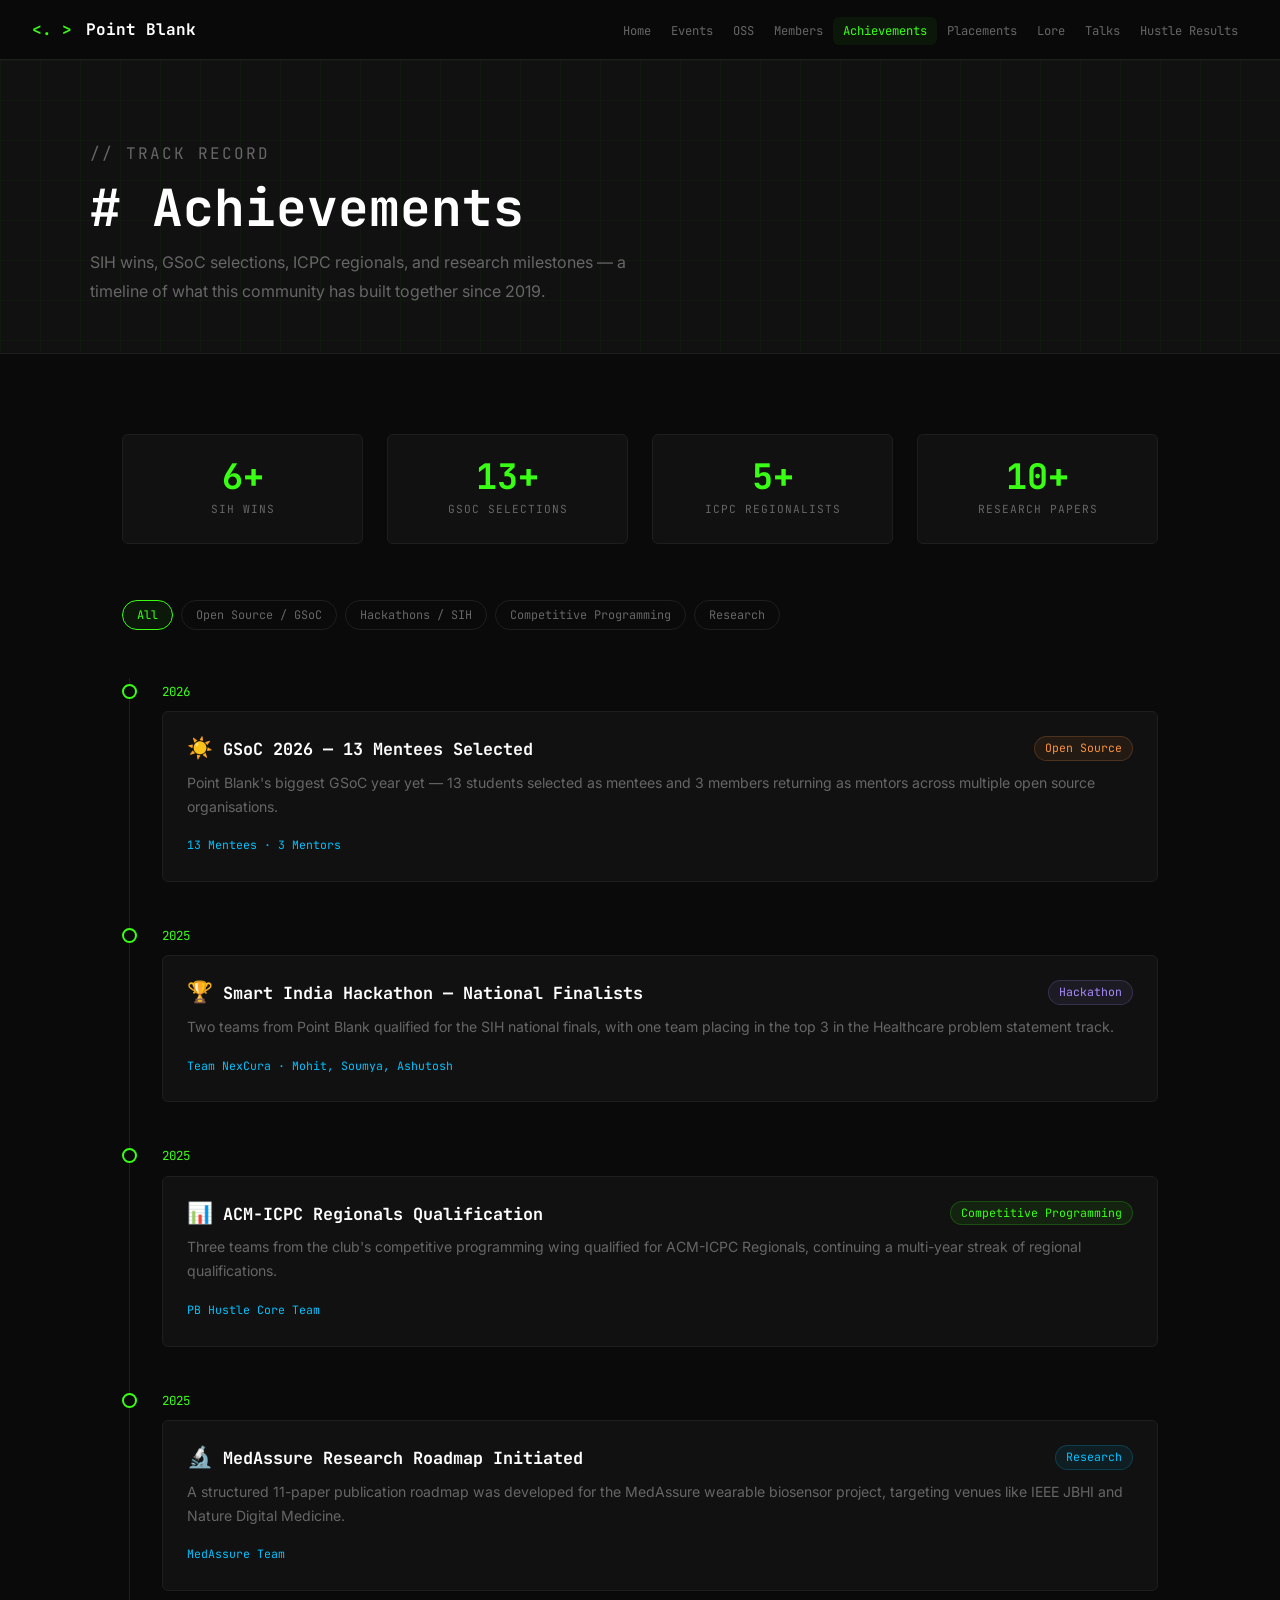
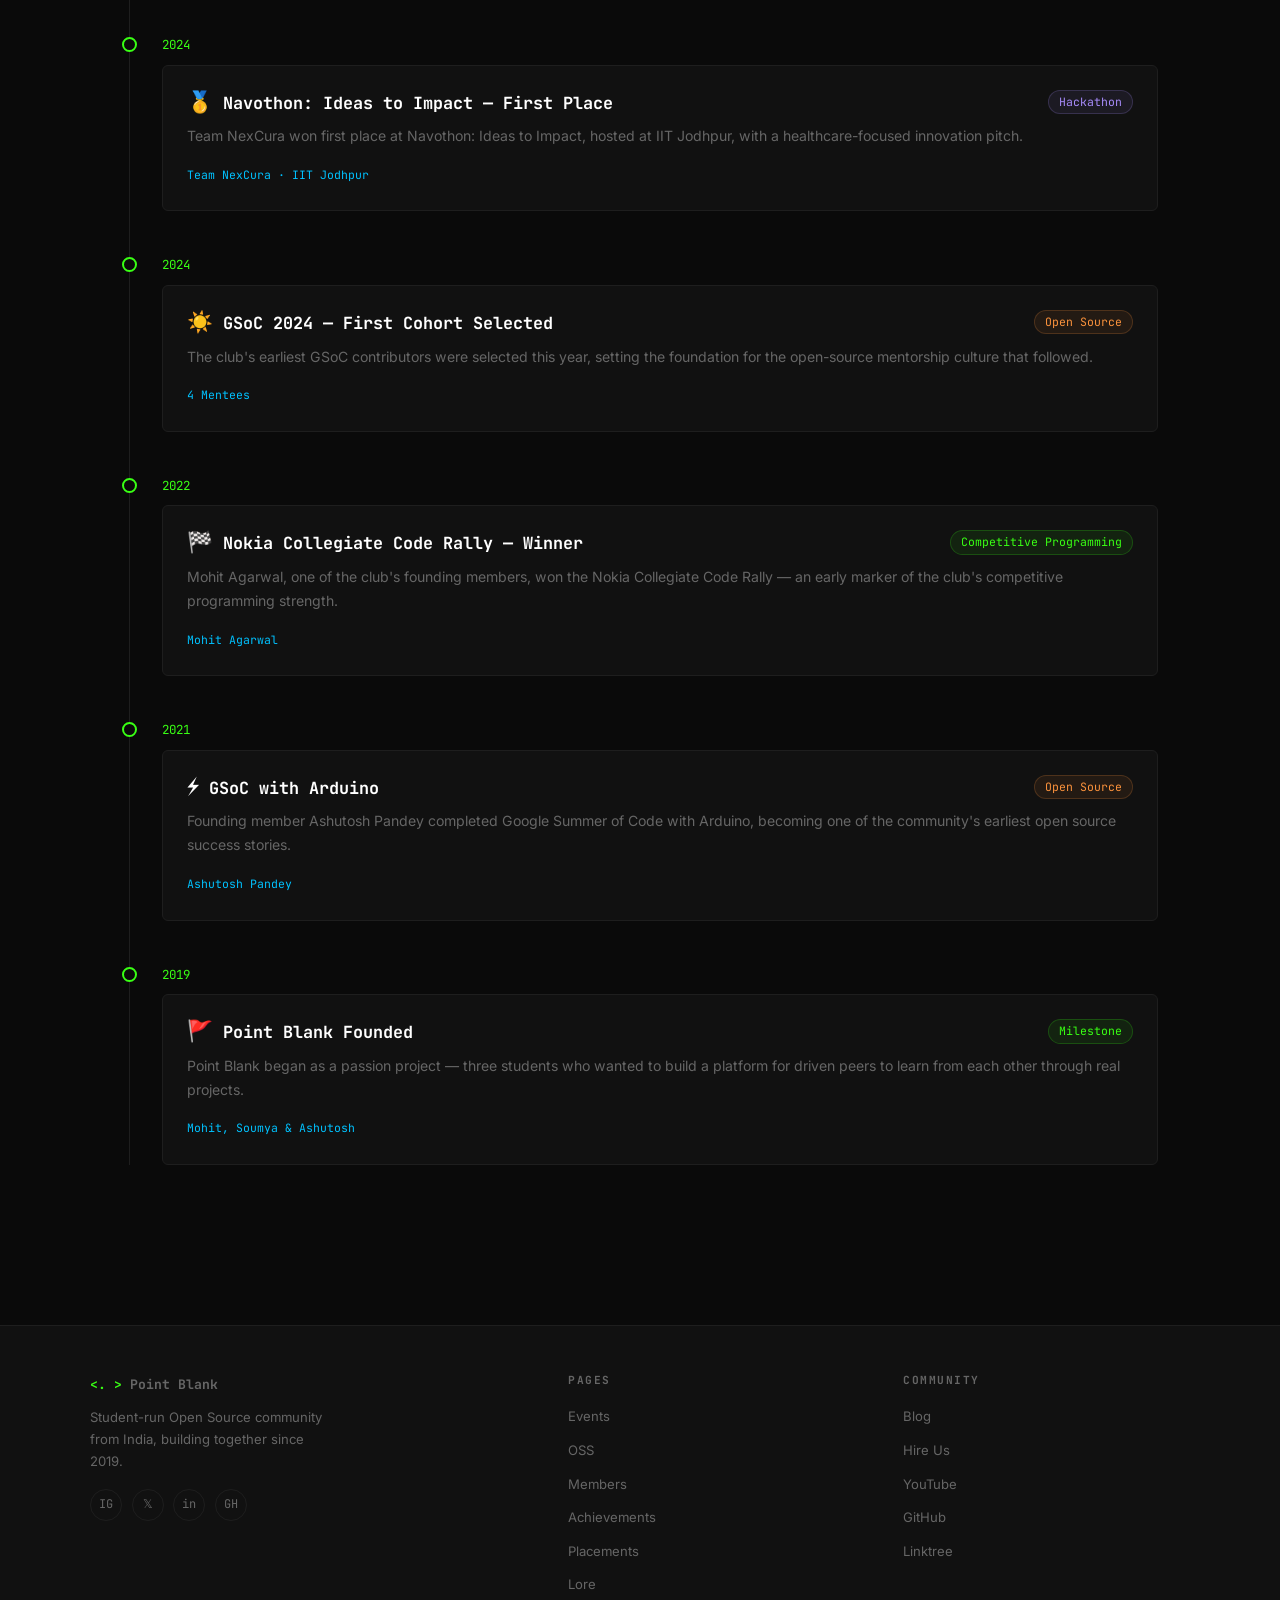
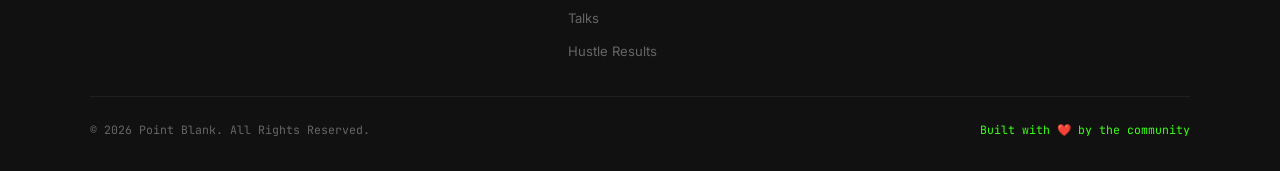
==== achievements.html @ 4d3090d5 "Add files via upload" ====
<!DOCTYPE html>
<html lang="en">
<head>
  <meta charset="UTF-8" />
  <meta name="viewport" content="width=device-width, initial-scale=1.0" />
  <title>Achievements — Point Blank</title>
  <meta name="description" content="SIH wins, GSoC selections, ICPC regionals, and research milestones from the Point Blank community." />

  <!-- Google Fonts -->
  <link rel="preconnect" href="https://fonts.googleapis.com" />
  <link
    href="https://fonts.googleapis.com/css2?family=Inter:wght@400;500;600&family=JetBrains+Mono:wght@400;600;700&display=swap"
    rel="stylesheet"
  />

  <!-- Shared styles (tokens, reset, navbar, footer, utilities) -->
  <link rel="stylesheet" href="styles.css" />

  <!-- Page-specific styles (stats, filter bar, timeline, cards) -->
  <link rel="stylesheet" href="achievements.css" />
</head>
<body>

  <!-- =====================================================
       NAVBAR — identical markup to other pages.
       "active" class moved to the Achievements link.
       ===================================================== -->
  <nav class="navbar">
    <a href="index.html" class="logo">
      <span class="bracket">&lt;. &gt;</span>&nbsp;Point Blank
    </a>

    <div class="hamburger" id="hamburger">
      <span></span>
      <span></span>
      <span></span>
    </div>

    <ul class="nav-links" id="navLinks">
      <li><a href="index.html">Home</a></li>
      <li><a href="events.html">Events</a></li>
      <li><a href="oss.html">OSS</a></li>
      <li><a href="members.html">Members</a></li>
      <li><a href="achievements.html" class="active">Achievements</a></li>
      <li><a href="placements.html">Placements</a></li>
      <li><a href="lore.html">Lore</a></li>
      <li><a href="talks.html">Talks</a></li>
      <li><a href="hustle.html">Hustle Results</a></li>
    </ul>
  </nav>


  <!-- =====================================================
       PAGE HERO
       ===================================================== -->
  <div class="page-hero bg-grid">
    <div class="page-hero-inner">
      <p class="section-label">// track record</p>
      <h1># Achievements</h1>
      <p>
        SIH wins, GSoC selections, ICPC regionals, and research milestones —
        a timeline of what this community has built together since 2019.
      </p>
    </div>
  </div>


  <!-- =====================================================
       MAIN CONTENT
       ===================================================== -->
  <section class="section">
    <div class="container">

      <!-- ── STATS STRIP ──────────────────────────────────
           Headline numbers summarising the track record.
           ───────────────────────────────────────────────── -->
      <div class="achv-stats">
        <div class="achv-stat-card">
          <div class="achv-stat-num">6+</div>
          <div class="achv-stat-label">SIH Wins</div>
        </div>
        <div class="achv-stat-card">
          <div class="achv-stat-num">13+</div>
          <div class="achv-stat-label">GSoC Selections</div>
        </div>
        <div class="achv-stat-card">
          <div class="achv-stat-num">5+</div>
          <div class="achv-stat-label">ICPC Regionalists</div>
        </div>
        <div class="achv-stat-card">
          <div class="achv-stat-num">10+</div>
          <div class="achv-stat-label">Research Papers</div>
        </div>
      </div>


      <!-- ── CATEGORY FILTER BAR ──────────────────────────
           Filters timeline items by data-cat attribute.
           ───────────────────────────────────────────────── -->
      <div class="filter-bar" id="filterBar">
        <button class="filter-btn active" data-filter="all">All</button>
        <button class="filter-btn" data-filter="oss">Open Source / GSoC</button>
        <button class="filter-btn" data-filter="hack">Hackathons / SIH</button>
        <button class="filter-btn" data-filter="cp">Competitive Programming</button>
        <button class="filter-btn" data-filter="research">Research</button>
      </div>


      <!-- ── TIMELINE ─────────────────────────────────────
           Vertical line with year-stamped achievement cards.
           Newest entries at the top.
           ───────────────────────────────────────────────── -->
      <div class="timeline" id="timeline">

        <!-- Timeline Item: GSoC 2026 -->
        <div class="timeline-item" data-cat="oss">
          <span class="timeline-dot"></span>
          <span class="timeline-year">2026</span>
          <div class="achv-card">
            <div class="achv-card-head">
              <h3><span class="achv-icon">☀️</span> GSoC 2026 — 13 Mentees Selected</h3>
              <span class="tag tag-orange">Open Source</span>
            </div>
            <p>
              Point Blank's biggest GSoC year yet — 13 students selected as mentees and
              3 members returning as mentors across multiple open source organisations.
            </p>
            <span class="achv-credit">13 Mentees · 3 Mentors</span>
          </div>
        </div>

        <!-- Timeline Item: SIH 2025 -->
        <div class="timeline-item" data-cat="hack">
          <span class="timeline-dot"></span>
          <span class="timeline-year">2025</span>
          <div class="achv-card">
            <div class="achv-card-head">
              <h3><span class="achv-icon">🏆</span> Smart India Hackathon — National Finalists</h3>
              <span class="tag tag-purple">Hackathon</span>
            </div>
            <p>
              Two teams from Point Blank qualified for the SIH national finals, with one
              team placing in the top 3 in the Healthcare problem statement track.
            </p>
            <span class="achv-credit">Team NexCura · Mohit, Soumya, Ashutosh</span>
          </div>
        </div>

        <!-- Timeline Item: ICPC Regionals 2025 -->
        <div class="timeline-item" data-cat="cp">
          <span class="timeline-dot"></span>
          <span class="timeline-year">2025</span>
          <div class="achv-card">
            <div class="achv-card-head">
              <h3><span class="achv-icon">📊</span> ACM-ICPC Regionals Qualification</h3>
              <span class="tag">Competitive Programming</span>
            </div>
            <p>
              Three teams from the club's competitive programming wing qualified for
              ACM-ICPC Regionals, continuing a multi-year streak of regional qualifications.
            </p>
            <span class="achv-credit">PB Hustle Core Team</span>
          </div>
        </div>

        <!-- Timeline Item: Research Publication 2025 -->
        <div class="timeline-item" data-cat="research">
          <span class="timeline-dot"></span>
          <span class="timeline-year">2025</span>
          <div class="achv-card">
            <div class="achv-card-head">
              <h3><span class="achv-icon">🔬</span> MedAssure Research Roadmap Initiated</h3>
              <span class="tag tag-blue">Research</span>
            </div>
            <p>
              A structured 11-paper publication roadmap was developed for the MedAssure
              wearable biosensor project, targeting venues like IEEE JBHI and Nature Digital Medicine.
            </p>
            <span class="achv-credit">MedAssure Team</span>
          </div>
        </div>

        <!-- Timeline Item: Navothon 2024 -->
        <div class="timeline-item" data-cat="hack">
          <span class="timeline-dot"></span>
          <span class="timeline-year">2024</span>
          <div class="achv-card">
            <div class="achv-card-head">
              <h3><span class="achv-icon">🥇</span> Navothon: Ideas to Impact — First Place</h3>
              <span class="tag tag-purple">Hackathon</span>
            </div>
            <p>
              Team NexCura won first place at Navothon: Ideas to Impact, hosted at
              IIT Jodhpur, with a healthcare-focused innovation pitch.
            </p>
            <span class="achv-credit">Team NexCura · IIT Jodhpur</span>
          </div>
        </div>

        <!-- Timeline Item: GSoC 2024 -->
        <div class="timeline-item" data-cat="oss">
          <span class="timeline-dot"></span>
          <span class="timeline-year">2024</span>
          <div class="achv-card">
            <div class="achv-card-head">
              <h3><span class="achv-icon">☀️</span> GSoC 2024 — First Cohort Selected</h3>
              <span class="tag tag-orange">Open Source</span>
            </div>
            <p>
              The club's earliest GSoC contributors were selected this year, setting the
              foundation for the open-source mentorship culture that followed.
            </p>
            <span class="achv-credit">4 Mentees</span>
          </div>
        </div>

        <!-- Timeline Item: Nokia Code Rally -->
        <div class="timeline-item" data-cat="cp">
          <span class="timeline-dot"></span>
          <span class="timeline-year">2022</span>
          <div class="achv-card">
            <div class="achv-card-head">
              <h3><span class="achv-icon">🏁</span> Nokia Collegiate Code Rally — Winner</h3>
              <span class="tag">Competitive Programming</span>
            </div>
            <p>
              Mohit Agarwal, one of the club's founding members, won the Nokia Collegiate
              Code Rally — an early marker of the club's competitive programming strength.
            </p>
            <span class="achv-credit">Mohit Agarwal</span>
          </div>
        </div>

        <!-- Timeline Item: GSoC with Arduino -->
        <div class="timeline-item" data-cat="oss">
          <span class="timeline-dot"></span>
          <span class="timeline-year">2021</span>
          <div class="achv-card">
            <div class="achv-card-head">
              <h3><span class="achv-icon">⚡</span> GSoC with Arduino</h3>
              <span class="tag tag-orange">Open Source</span>
            </div>
            <p>
              Founding member Ashutosh Pandey completed Google Summer of Code with
              Arduino, becoming one of the community's earliest open source success stories.
            </p>
            <span class="achv-credit">Ashutosh Pandey</span>
          </div>
        </div>

        <!-- Timeline Item: Founding -->
        <div class="timeline-item" data-cat="cp">
          <span class="timeline-dot"></span>
          <span class="timeline-year">2019</span>
          <div class="achv-card">
            <div class="achv-card-head">
              <h3><span class="achv-icon">🚩</span> Point Blank Founded</h3>
              <span class="tag">Milestone</span>
            </div>
            <p>
              Point Blank began as a passion project — three students who wanted to build
              a platform for driven peers to learn from each other through real projects.
            </p>
            <span class="achv-credit">Mohit, Soumya & Ashutosh</span>
          </div>
        </div>

      </div><!-- /timeline -->

    </div>
  </section>


  <!-- =====================================================
       FOOTER — identical markup to other pages.
       ===================================================== -->
  <footer class="footer">
    <div class="footer-inner">

      <div class="footer-brand">
        <p class="footer-logo">
          <span class="bracket">&lt;. &gt;</span> Point Blank
        </p>
        <p>Student-run Open Source community from India, building together since 2019.</p>
        <div class="footer-social">
          <a href="https://instagram.com/pointblank_club_" target="_blank" rel="noopener noreferrer" title="Instagram">IG</a>
          <a href="https://x.com/pointblank_club"           target="_blank" rel="noopener noreferrer" title="X">𝕏</a>
          <a href="https://linkedin.com/company/pointblank-club" target="_blank" rel="noopener noreferrer" title="LinkedIn">in</a>
          <a href="https://github.com/pointblank-club"      target="_blank" rel="noopener noreferrer" title="GitHub">GH</a>
        </div>
      </div>

      <div class="footer-col">
        <h4>Pages</h4>
        <ul>
          <li><a href="events.html">Events</a></li>
          <li><a href="oss.html">OSS</a></li>
          <li><a href="members.html">Members</a></li>
          <li><a href="achievements.html">Achievements</a></li>
          <li><a href="placements.html">Placements</a></li>
          <li><a href="lore.html">Lore</a></li>
          <li><a href="talks.html">Talks</a></li>
          <li><a href="hustle.html">Hustle Results</a></li>
        </ul>
      </div>

      <div class="footer-col">
        <h4>Community</h4>
        <ul>
          <li><a href="https://blog.pointblank.club"         target="_blank" rel="noopener noreferrer">Blog</a></li>
          <li><a href="https://careers.pointblank.club"      target="_blank" rel="noopener noreferrer">Hire Us</a></li>
          <li><a href="https://youtube.com/@pointblank_club" target="_blank" rel="noopener noreferrer">YouTube</a></li>
          <li><a href="https://github.com/pointblank-club"   target="_blank" rel="noopener noreferrer">GitHub</a></li>
          <li><a href="https://linktr.ee/pointblank_club"    target="_blank" rel="noopener noreferrer">Linktree</a></li>
        </ul>
      </div>

    </div>

    <div class="footer-bottom">
      <span>© 2026 Point Blank. All Rights Reserved.</span>
      <span class="text-accent">Built with ❤️ by the community</span>
    </div>
  </footer>


  <!-- =====================================================
       JAVASCRIPT
       Shared script.js handles:
         1. Hamburger menu toggle
         2. Category filter for the achievements timeline
       ===================================================== -->
  <script src="script.js"></script>

</body>
</html>
---- styles.css ----
/* ============================================================
   POINT BLANK — styles.css
   Shared stylesheet used by every page on the site.
   Contains: tokens, reset, typography, navbar, footer,
             buttons, cards, tags, utilities
   ============================================================ */


/* ── 1. DESIGN TOKENS ────────────────────────────────────────
   All colours, fonts, and sizes live here as CSS variables.
   Change a value here and it updates across every page.
   ──────────────────────────────────────────────────────────── */
:root {
  /* Backgrounds */
  --bg:       #0a0a0a;   /* main page background          */
  --surface:  #111111;   /* card / section background     */
  --surface2: #161616;   /* deeper card bg (thumbnails)   */

  /* Borders */
  --border:   #1e1e1e;   /* default border colour         */

  /* Accent colours */
  --accent:   #39FF14;   /* electric green — primary cta  */
  --accent2:  #00c2ff;   /* cyan — secondary highlight    */

  /* Text */
  --text:     #e8e8e8;   /* body text                     */
  --muted:    #666666;   /* secondary / placeholder text  */
  --white:    #ffffff;   /* headings and strong labels    */

  /* Shape */
  --radius:   6px;       /* border-radius used everywhere */

  /* Fonts */
  --mono: 'JetBrains Mono', 'Fira Code', 'Courier New', monospace;
  --sans: 'Inter', 'Segoe UI', system-ui, sans-serif;
}


/* ── 2. RESET ────────────────────────────────────────────────
   Minimal reset: remove default margin/padding, fix box model
   ──────────────────────────────────────────────────────────── */
*,
*::before,
*::after {
  box-sizing: border-box;
  margin: 0;
  padding: 0;
}

html {
  scroll-behavior: smooth;
}

body {
  background:  var(--bg);
  color:       var(--text);
  font-family: var(--sans);
  font-size:   16px;
  line-height: 1.6;
  min-height:  100vh;
}

a {
  color: inherit;
  text-decoration: none;
}

img {
  max-width: 100%;
  display: block;
}

ul {
  list-style: none;
}


/* ── 3. TYPOGRAPHY ───────────────────────────────────────────
   Headings use the monospace font for the "code" aesthetic.
   Body stays readable with Inter.
   ──────────────────────────────────────────────────────────── */
h1, h2, h3, h4 {
  font-family: var(--mono);
  line-height: 1.2;
  color: var(--white);
}

h1 { font-size: clamp(2.2rem, 5vw, 4rem); }
h2 { font-size: clamp(1.4rem, 3vw, 2.2rem); }
h3 { font-size: 1.1rem; }
h4 { font-size: 0.9rem; }

p {
  line-height: 1.8;
  color: var(--text);
}

/* Coloured text helpers */
.text-accent  { color: var(--accent); }
.text-accent2 { color: var(--accent2); }
.text-muted   { color: var(--muted); }
.text-white   { color: var(--white); }

/* The green bracket symbol used in the logo and headings */
.bracket { color: var(--accent); }


/* ── 4. LAYOUT UTILITIES ─────────────────────────────────────
   .container  — max-width wrapper with horizontal padding
   .section    — vertical rhythm between sections
   ──────────────────────────────────────────────────────────── */
.container {
  max-width: 1100px;
  margin: 0 auto;
  padding: 0 2rem;
}

.section {
  padding: 5rem 0;
}

.divider {
  border: none;
  border-top: 1px solid var(--border);
}


/* ── 5. SECTION LABEL & TITLE BLOCK ─────────────────────────
   Used at the top of every content section:
     .section-label  — small ALL CAPS eyebrow (e.g. "// events")
     .section-title  — the main heading below it
     .section-desc   — optional subtitle paragraph
   ──────────────────────────────────────────────────────────── */
.section-label {
  font-family:    var(--mono);
  font-size:      0.7rem;
  text-transform: uppercase;
  letter-spacing: 2px;
  color:          var(--accent);
  margin-bottom:  0.5rem;
}

.section-title {
  font-family:   var(--mono);
  color:         var(--white);
  margin-bottom: 1rem;
}

.section-desc {
  color:         var(--muted);
  font-size:     0.95rem;
  max-width:     560px;
  margin-bottom: 2.5rem;
}


/* ── 6. NAVBAR ───────────────────────────────────────────────
   Sticky top bar with blur glass effect.
   Logo on the left, nav links on the right.
   Collapses to a hamburger on mobile.
   ──────────────────────────────────────────────────────────── */
.navbar {
  position:        sticky;
  top:             0;
  z-index:         100;
  background:      rgba(10, 10, 10, 0.93);
  backdrop-filter: blur(14px);
  border-bottom:   1px solid var(--border);
  padding:         0 2rem;
  display:         flex;
  align-items:     center;
  justify-content: space-between;
  height:          60px;
}

/* Logo: "<. > Point Blank" */
.navbar .logo {
  font-family:  var(--mono);
  font-size:    1rem;
  font-weight:  700;
  color:        var(--white);
  display:      flex;
  align-items:  center;
  gap:          4px;
  white-space:  nowrap;
}

/* Desktop nav links list */
.nav-links {
  display:     flex;
  gap:         0;
  flex-wrap:   wrap;
}

.nav-links a {
  font-family:   var(--mono);
  font-size:     0.76rem;
  color:         var(--muted);
  padding:       6px 10px;
  border-radius: var(--radius);
  transition:    color 0.2s, background 0.2s;
  white-space:   nowrap;
}

/* Hovered or current-page link */
.nav-links a:hover,
.nav-links a.active {
  color:      var(--accent);
  background: rgba(57, 255, 20, 0.06);
}

/* ── Hamburger icon (hidden on desktop) ── */
.hamburger {
  display:        none;
  flex-direction: column;
  gap:            5px;
  cursor:         pointer;
  padding:        4px;
}

.hamburger span {
  width:         22px;
  height:        2px;
  background:    var(--text);
  border-radius: 2px;
  transition:    all 0.3s;
}

/* Mobile: show hamburger, hide links until .open is toggled */
@media (max-width: 900px) {
  .hamburger {
    display: flex;
  }

  .nav-links {
    display:        none;
    flex-direction: column;
    position:       absolute;
    top:            60px;
    left:           0;
    right:          0;
    background:     var(--surface);
    border-bottom:  1px solid var(--border);
    padding:        1rem 2rem;
    gap:            0.2rem;
  }

  .nav-links.open {
    display: flex;
  }

  .nav-links a {
    padding:   8px 4px;
    font-size: 0.85rem;
  }
}


/* ── 7. BUTTONS ──────────────────────────────────────────────
   Two variants: filled (primary) and outlined.
   ──────────────────────────────────────────────────────────── */
.btn {
  display:       inline-flex;
  align-items:   center;
  gap:           8px;
  padding:       11px 24px;
  border-radius: var(--radius);
  font-family:   var(--mono);
  font-size:     0.82rem;
  font-weight:   600;
  cursor:        pointer;
  border:        none;
  transition:    all 0.2s;
  white-space:   nowrap;
}

/* Filled green button */
.btn-primary {
  background: var(--accent);
  color:      #000;
}

.btn-primary:hover {
  background: #55ff33;
  transform:  translateY(-1px);
}

/* Outlined green button */
.btn-outline {
  background: transparent;
  color:      var(--accent);
  border:     1px solid var(--accent);
}

.btn-outline:hover {
  background: rgba(57, 255, 20, 0.07);
}

/* Small variant used in banners */
.btn-sm {
  padding:   9px 20px;
  font-size: 0.78rem;
}


/* ── 8. TAGS / BADGES ────────────────────────────────────────
   Pill-shaped labels for categories and statuses.
   ──────────────────────────────────────────────────────────── */
.tag {
  display:       inline-block;
  background:    rgba(57, 255, 20, 0.08);
  color:         var(--accent);
  border:        1px solid rgba(57, 255, 20, 0.2);
  border-radius: 20px;
  font-size:     0.72rem;
  font-family:   var(--mono);
  padding:       2px 10px;
  white-space:   nowrap;
}

/* Blue/cyan variant */
.tag-blue {
  background:  rgba(0, 194, 255, 0.08);
  color:       var(--accent2);
  border-color: rgba(0, 194, 255, 0.2);
}

/* Purple variant */
.tag-purple {
  background:  rgba(167, 139, 250, 0.08);
  color:       #a78bfa;
  border-color: rgba(167, 139, 250, 0.2);
}

/* Orange variant */
.tag-orange {
  background:  rgba(251, 146, 60, 0.08);
  color:       #fb923c;
  border-color: rgba(251, 146, 60, 0.2);
}

/* Red variant */
.tag-red {
  background:  rgba(248, 113, 113, 0.08);
  color:       #f87171;
  border-color: rgba(248, 113, 113, 0.2);
}


/* ── 9. CARD ─────────────────────────────────────────────────
   Base card style — surface bg, border, subtle hover glow.
   Page-specific cards extend this with extra properties.
   ──────────────────────────────────────────────────────────── */
.card {
  background:    var(--surface);
  border:        1px solid var(--border);
  border-radius: var(--radius);
  padding:       1.5rem;
  transition:    border-color 0.2s, transform 0.2s;
}

.card:hover {
  border-color: rgba(57, 255, 20, 0.3);
}


/* ── 10. IMAGE PLACEHOLDER ───────────────────────────────────
   Used wherever real images would go.
   Replace background + content with an <img> tag in production.
   ──────────────────────────────────────────────────────────── */
.img-block {
  background:    var(--surface);
  border:        1px solid var(--border);
  border-radius: var(--radius);
  min-height:    260px;
  display:       flex;
  align-items:   center;
  justify-content: center;
  font-family:   var(--mono);
  font-size:     0.75rem;
  color:         var(--muted);
  position:      relative;
  overflow:      hidden;
}

/* Subtle green shimmer inside the placeholder */
.img-block::before {
  content:    '';
  position:   absolute;
  inset:      0;
  background: linear-gradient(135deg, rgba(57, 255, 20, 0.03) 0%, transparent 60%);
}


/* ── 11. PAGE HERO ───────────────────────────────────────────
   Inner-page banner (shorter than the homepage hero).
   Used on Events, OSS, Members, etc.
   ──────────────────────────────────────────────────────────── */
.page-hero {
  padding:       5rem 2rem 3rem;
  border-bottom: 1px solid var(--border);
  background:    var(--surface);
  position:      relative;
  overflow:      hidden;
}

/* Faint grid overlay — same as homepage hero */
.page-hero::before {
  content:          '';
  position:         absolute;
  inset:            0;
  background-image:
    linear-gradient(rgba(57, 255, 20, 0.02) 1px, transparent 1px),
    linear-gradient(90deg, rgba(57, 255, 20, 0.02) 1px, transparent 1px);
  background-size: 40px 40px;
}

.page-hero-inner {
  max-width: 1100px;
  margin:    0 auto;
  position:  relative;
  z-index:   1;
}

.page-hero h1 {
  font-family:   var(--mono);
  font-size:     clamp(2rem, 5vw, 3.2rem);
  color:         var(--white);
  margin-bottom: 0.6rem;
}

.page-hero p {
  color:     var(--muted);
  font-size: 1rem;
  max-width: 540px;
}


/* ── 12. FOOTER ──────────────────────────────────────────────
   Three-column grid: brand info, page links, community links.
   ──────────────────────────────────────────────────────────── */
.footer {
  background:  var(--surface);
  border-top:  1px solid var(--border);
  padding:     3rem 2rem 2rem;
  margin-top:  5rem;
}

.footer-inner {
  max-width:             1100px;
  margin:                0 auto;
  display:               grid;
  grid-template-columns: 1.5fr 1fr 1fr;
  gap:                   3rem;
}

/* Brand column */
.footer-logo {
  font-family:   var(--mono);
  font-size:     1rem;
  font-weight:   700;
  color:         var(--white);
  margin-bottom: 0.6rem;
}

.footer-brand p {
  color:     var(--muted);
  font-size: 0.82rem;
  max-width: 240px;
  line-height: 1.7;
}

/* Social icon row */
.footer-social {
  display:    flex;
  gap:        0.6rem;
  margin-top: 1rem;
}

.footer-social a {
  width:         32px;
  height:        32px;
  border:        1px solid var(--border);
  border-radius: 50%;
  display:       flex;
  align-items:   center;
  justify-content: center;
  color:         var(--muted);
  font-size:     0.75rem;
  font-family:   var(--mono);
  transition:    border-color 0.2s, color 0.2s;
}

.footer-social a:hover {
  border-color: var(--accent);
  color:        var(--accent);
}

/* Link columns */
.footer-col h4 {
  font-family:    var(--mono);
  font-size:      0.7rem;
  text-transform: uppercase;
  letter-spacing: 1.5px;
  color:          var(--muted);
  margin-bottom:  1rem;
}

.footer-col ul {
  display:        flex;
  flex-direction: column;
  gap:            0.5rem;
}

.footer-col a {
  font-size:  0.82rem;
  color:      var(--muted);
  transition: color 0.2s;
}

.footer-col a:hover {
  color: var(--accent);
}

/* Bottom copyright bar */
.footer-bottom {
  max-width:       1100px;
  margin:          2rem auto 0;
  border-top:      1px solid var(--border);
  padding-top:     1.5rem;
  display:         flex;
  justify-content: space-between;
  align-items:     center;
  font-family:     var(--mono);
  font-size:       0.72rem;
  color:           var(--muted);
}

@media (max-width: 768px) {
  .footer-inner {
    grid-template-columns: 1fr;
  }

  .footer-bottom {
    flex-direction: column;
    gap:            0.5rem;
    text-align:     center;
  }
}


/* ── 13. SCROLLING TICKER ────────────────────────────────────
   Marquee-style strip used between homepage sections.
   ──────────────────────────────────────────────────────────── */
.ticker-wrap {
  overflow:       hidden;
  border-top:     1px solid var(--border);
  border-bottom:  1px solid var(--border);
  padding:        0.8rem 0;
  background:     var(--surface);
}

.ticker-inner {
  display:     flex;
  gap:         3rem;
  width:       max-content;
  animation:   ticker-scroll 28s linear infinite;
  font-family: var(--mono);
  font-size:   0.75rem;
  color:       var(--muted);
}

.ticker-inner .highlight {
  color: var(--accent);
}

@keyframes ticker-scroll {
  0%   { transform: translateX(0); }
  100% { transform: translateX(-50%); }
}


/* ── 14. PULSING DOT ─────────────────────────────────────────
   Used in "UPCOMING" and "LIVE" badges.
   ──────────────────────────────────────────────────────────── */
.pulse-dot {
  display:       inline-block;
  width:         7px;
  height:        7px;
  border-radius: 50%;
  background:    var(--accent);
  animation:     pulse 1.5s infinite;
}

@keyframes pulse {
  0%, 100% { opacity: 1; }
  50%       { opacity: 0.25; }
}


/* ── 15. BACKGROUND GRID ─────────────────────────────────────
   Reusable faint green grid used on hero sections.
   Add class .bg-grid to any element to apply it.
   ──────────────────────────────────────────────────────────── */
.bg-grid {
  position: relative;
  overflow: hidden;
}

.bg-grid::before {
  content:          '';
  position:         absolute;
  inset:            0;
  background-image:
    linear-gradient(rgba(57, 255, 20, 0.03) 1px, transparent 1px),
    linear-gradient(90deg, rgba(57, 255, 20, 0.03) 1px, transparent 1px);
  background-size:  40px 40px;
  pointer-events:   none;
  z-index:          0;
}

/* Ensure children sit above the grid overlay */
.bg-grid > * {
  position: relative;
  z-index:  1;
}


/* ── 16. GREEN GLOW SPOT ─────────────────────────────────────
   Large radial glow, used top-left on the homepage hero.
   Add .glow-spot to the same element as .bg-grid.
   ──────────────────────────────────────────────────────────── */
.bg-grid.glow-spot::after {
  content:       '';
  position:      absolute;
  top:           -200px;
  left:          -200px;
  width:         700px;
  height:        700px;
  background:    radial-gradient(circle, rgba(57, 255, 20, 0.07) 0%, transparent 70%);
  pointer-events: none;
  z-index:       0;
}
---- achievements.css ----
/* ============================================================
   POINT BLANK — achievements.css
   Page-specific styles for achievements.html.
   Depends on styles.css being loaded first.

   Sections covered:
     1.  Stats Strip (headline achievement numbers)
     2.  Category Filter Bar
     3.  Timeline (vertical line + year markers)
     4.  Achievement Card
   ============================================================ */


/* ── 1. STATS STRIP ──────────────────────────────────────────
   Big headline numbers summarising the club's track record.
   ──────────────────────────────────────────────────────────── */
.achv-stats {
  display:        grid;
  grid-template-columns: repeat(4, 1fr);
  gap:            1.5rem;
  margin-bottom:  3.5rem;
}

@media (max-width: 700px) {
  .achv-stats { grid-template-columns: 1fr 1fr; }
}

.achv-stat-card {
  background:    var(--surface);
  border:        1px solid var(--border);
  border-radius: var(--radius);
  padding:       1.5rem;
  text-align:    center;
  transition:    border-color 0.2s;
}

.achv-stat-card:hover {
  border-color: rgba(57, 255, 20, 0.3);
}

.achv-stat-num {
  font-family: var(--mono);
  font-size:   2.2rem;
  font-weight: 700;
  color:       var(--accent);
  line-height: 1;
}

.achv-stat-label {
  font-family:    var(--mono);
  font-size:      0.7rem;
  text-transform: uppercase;
  letter-spacing: 1px;
  color:          var(--muted);
  margin-top:     6px;
}


/* ── 2. CATEGORY FILTER BAR ──────────────────────────────────
   Pill buttons to filter the timeline by achievement type.
   Defined locally so this page does not depend on events.css.
   ──────────────────────────────────────────────────────────── */
.filter-bar {
  display:       flex;
  gap:           0.5rem;
  flex-wrap:     wrap;
  margin-bottom: 3rem;
}

.filter-btn {
  font-family:   var(--mono);
  font-size:     0.74rem;
  padding:       6px 14px;
  border-radius: 20px;
  border:        1px solid var(--border);
  background:    transparent;
  color:         var(--muted);
  cursor:        pointer;
  transition:    all 0.2s;
}

.filter-btn:hover,
.filter-btn.active {
  border-color: var(--accent);
  color:        var(--accent);
  background:   rgba(57, 255, 20, 0.06);
}


/* ── 3. TIMELINE ─────────────────────────────────────────────
   Vertical line down the left side with achievement cards
   branching off to the right. Each item has a year label
   and a small dot marker on the line.
   ──────────────────────────────────────────────────────────── */
.timeline {
  position: relative;
  padding-left: 2.5rem;
}

/* The vertical line itself */
.timeline::before {
  content:    '';
  position:   absolute;
  top:        0;
  bottom:     0;
  left:       7px;
  width:      1px;
  background: var(--border);
}

.timeline-item {
  position:      relative;
  margin-bottom: 2.5rem;
}

.timeline-item:last-child {
  margin-bottom: 0;
}

/* Dot marker sitting on the vertical line */
.timeline-dot {
  position:        absolute;
  left:            -2.5rem;
  top:             6px;
  width:           15px;
  height:          15px;
  border-radius:   50%;
  background:      var(--bg);
  border:          2px solid var(--accent);
}

/* Year label shown above each achievement card */
.timeline-year {
  font-family:    var(--mono);
  font-size:      0.78rem;
  color:          var(--accent);
  margin-bottom:  0.6rem;
  display:        inline-block;
}


/* ── 4. ACHIEVEMENT CARD ─────────────────────────────────────
   Card shown for each entry on the timeline.
   Has a category tag, title, description, and optional
   "team/people" credit line.
   ──────────────────────────────────────────────────────────── */
.achv-card {
  background:    var(--surface);
  border:        1px solid var(--border);
  border-radius: var(--radius);
  padding:       1.5rem;
  transition:    border-color 0.2s, transform 0.2s;
}

.achv-card:hover {
  border-color: rgba(57, 255, 20, 0.3);
  transform:    translateX(3px);
}

.achv-card-head {
  display:         flex;
  justify-content: space-between;
  align-items:     flex-start;
  gap:             1rem;
  margin-bottom:   0.6rem;
  flex-wrap:       wrap;
}

.achv-card h3 {
  font-size: 1.05rem;
}

/* Trophy/medal emoji icon shown beside the title */
.achv-icon {
  font-size: 1.3rem;
}

.achv-card p {
  font-size:     0.88rem;
  color:         var(--muted);
  line-height:   1.7;
  margin-bottom: 0.8rem;
}

/* Small credit line, e.g. "Team NexCura · Mohit, Soumya, Ashutosh" */
.achv-credit {
  font-family: var(--mono);
  font-size:   0.72rem;
  color:       var(--accent2);
}
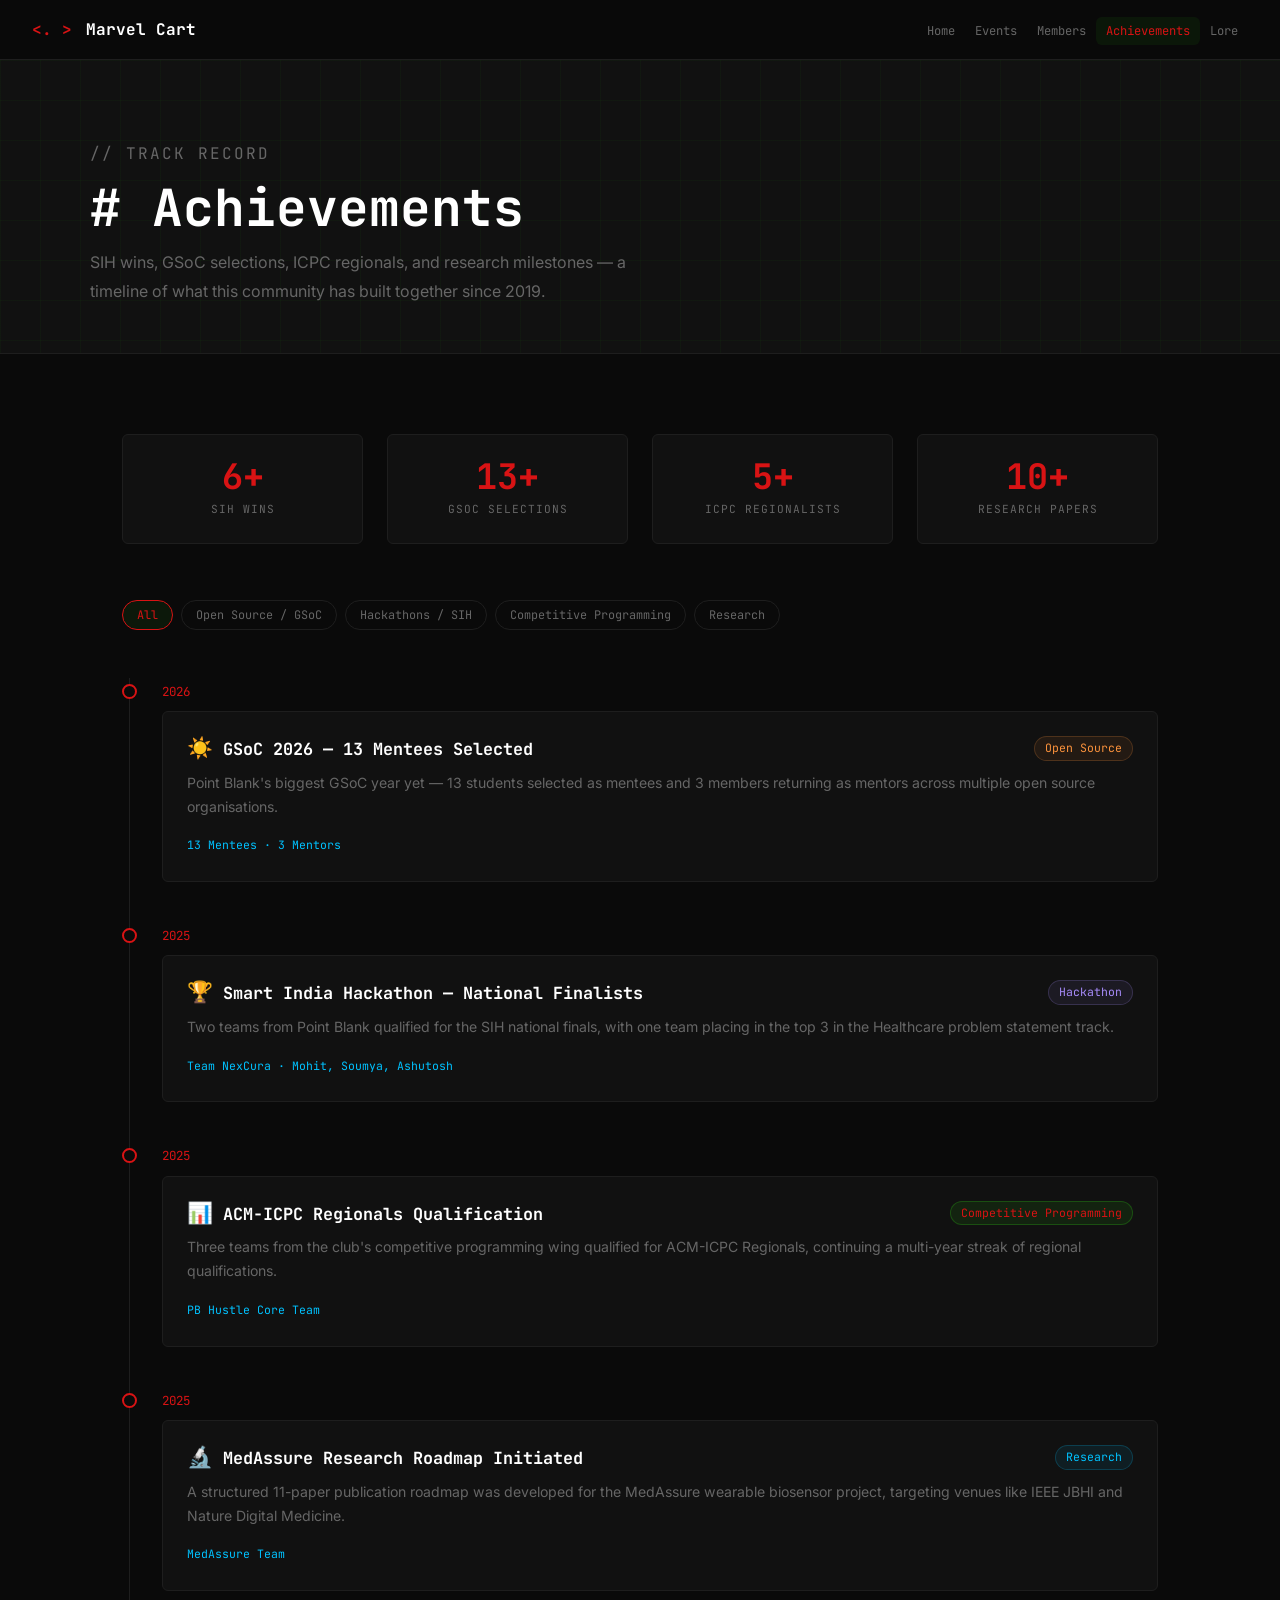
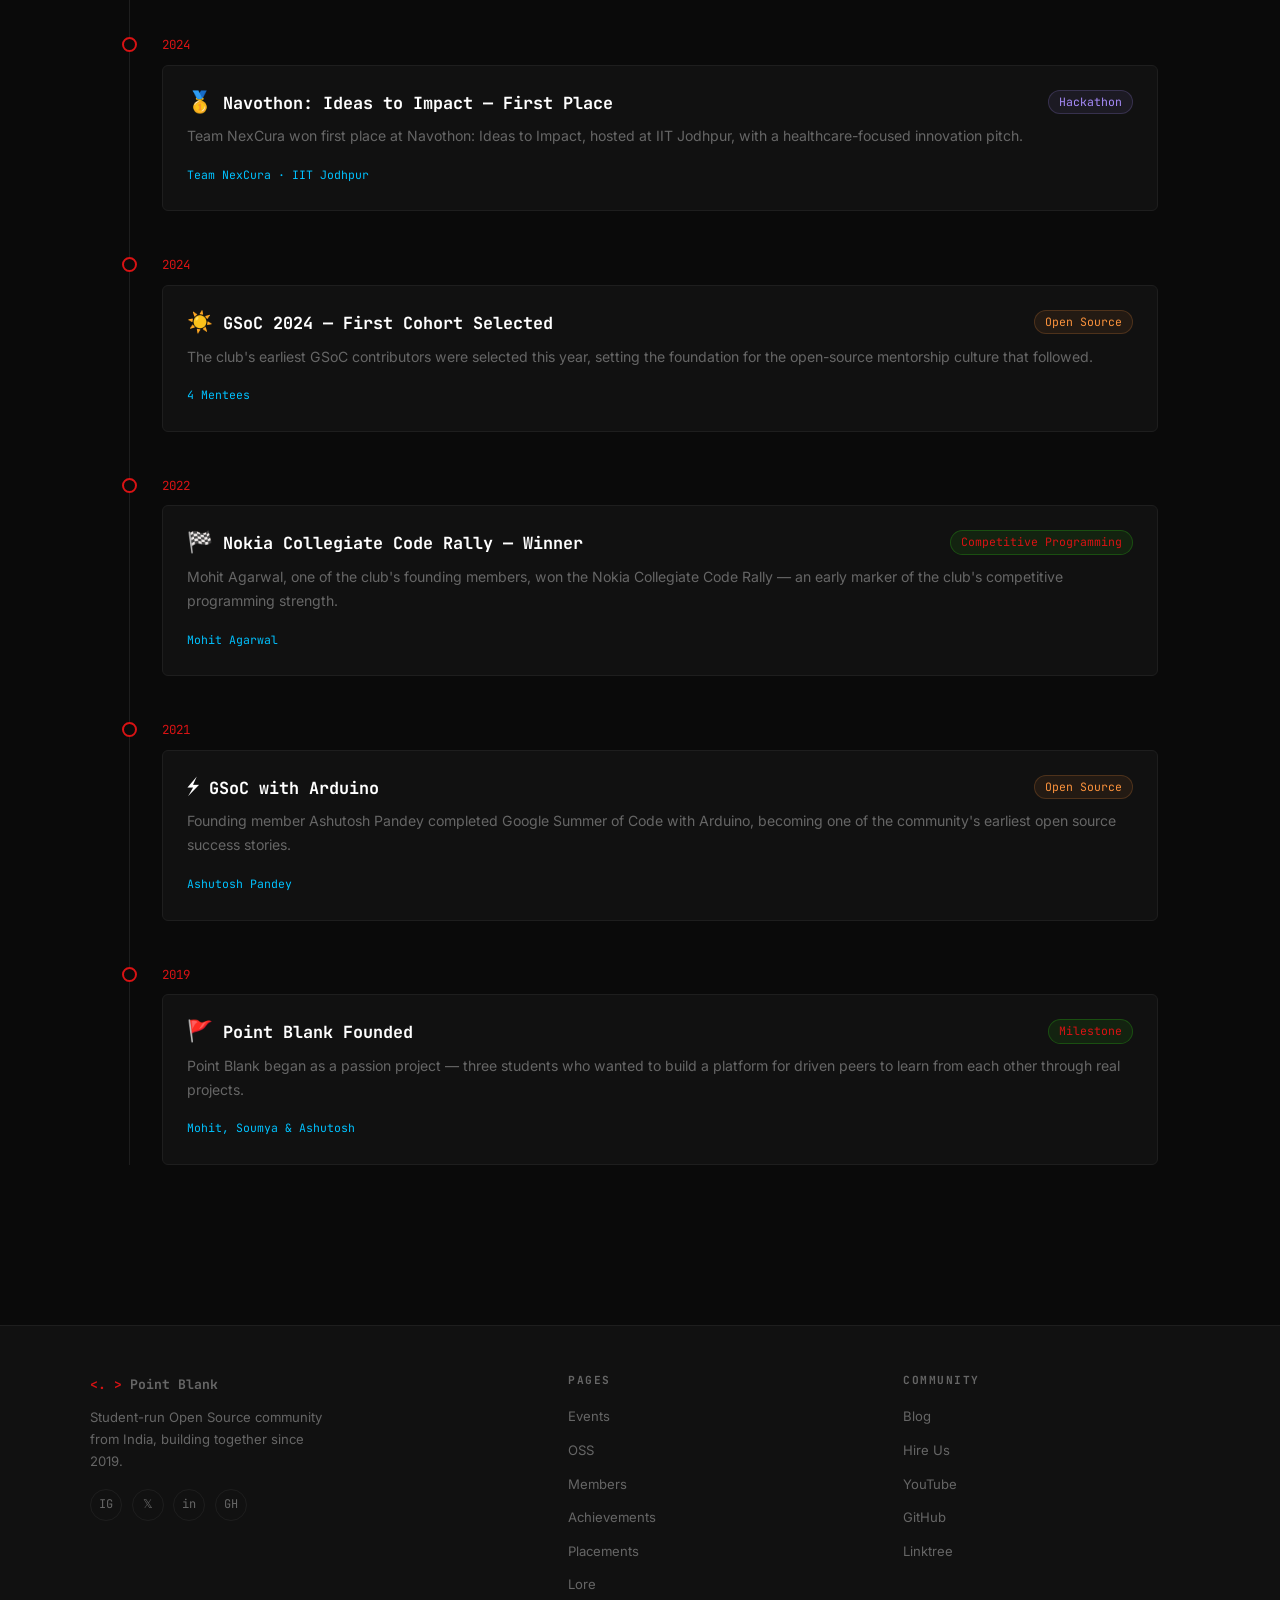
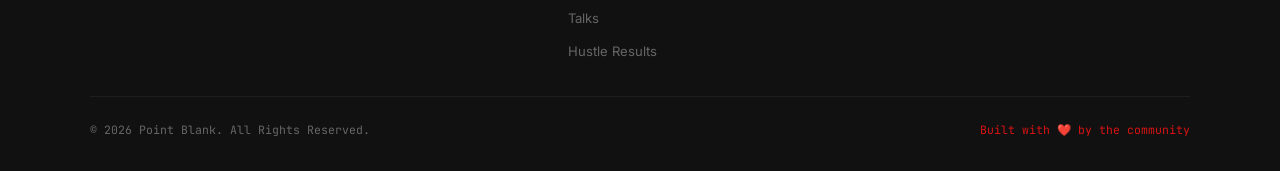
==== commit dee8c190: "Navbar and title updated" ====
--- a/achievements.html
+++ b/achievements.html
@@ -3,8 +3,8 @@
 <head>
   <meta charset="UTF-8" />
   <meta name="viewport" content="width=device-width, initial-scale=1.0" />
-  <title>Achievements — Point Blank</title>
-  <meta name="description" content="SIH wins, GSoC selections, ICPC regionals, and research milestones from the Point Blank community." />
+  <title>Achievements — Marvel Cart</title>
+  <meta name="description" content="SIH wins, GSoC selections, ICPC regionals, and research milestones from the Marvel Cart community." />
 
   <!-- Google Fonts -->
   <link rel="preconnect" href="https://fonts.googleapis.com" />
@@ -27,7 +27,7 @@
        ===================================================== -->
   <nav class="navbar">
     <a href="index.html" class="logo">
-      <span class="bracket">&lt;. &gt;</span>&nbsp;Point Blank
+      <span class="bracket">&lt;. &gt;</span>&nbsp;Marvel Cart
     </a>
 
     <div class="hamburger" id="hamburger">
@@ -39,13 +39,13 @@
     <ul class="nav-links" id="navLinks">
       <li><a href="index.html">Home</a></li>
       <li><a href="events.html">Events</a></li>
-      <li><a href="oss.html">OSS</a></li>
+      <!--<li><a href="oss.html">OSS</a></li>-->
       <li><a href="members.html">Members</a></li>
       <li><a href="achievements.html" class="active">Achievements</a></li>
-      <li><a href="placements.html">Placements</a></li>
+      <!-- <li><a href="placements.html">Placements</a></li> -->
       <li><a href="lore.html">Lore</a></li>
-      <li><a href="talks.html">Talks</a></li>
-      <li><a href="hustle.html">Hustle Results</a></li>
+      <!-- <li><a href="talks.html">Talks</a></li> -->
+      <!-- <li><a href="hustle.html">Hustle Results</a></li> -->
     </ul>
   </nav>
 
--- a/styles.css
+++ b/styles.css
@@ -1,5 +1,5 @@
 /* ============================================================
-   POINT BLANK — styles.css
+   MARVEL CART — styles.css
    Shared stylesheet used by every page on the site.
    Contains: tokens, reset, typography, navbar, footer,
              buttons, cards, tags, utilities
@@ -20,7 +20,7 @@
   --border:   #1e1e1e;   /* default border colour         */
 
   /* Accent colours */
-  --accent:   #39FF14;   /* electric green — primary cta  */
+  --accent:   #d81314;   /* electric green — primary cta  */
   --accent2:  #00c2ff;   /* cyan — secondary highlight    */
 
   /* Text */
@@ -642,3 +642,140 @@
   pointer-events: none;
   z-index:       0;
 }
+
+
+/* ── 17. SCROLL REVEAL ANIMATIONS ────────────────────────────
+   Works together with script.js (initScrollReveal +
+   initStaggeredGroups). Add the class "reveal" to any element
+   to have it fade/slide into place the first time it scrolls
+   into view. JS only toggles the "visible" class — all the
+   actual motion lives here, so the timing/feel can be tuned
+   in one place without touching JS.
+
+   Direction modifiers (optional, add alongside "reveal"):
+     reveal-left   — slides in from the left
+     reveal-right  — slides in from the right
+     reveal-scale  — scales up slightly while fading in
+   (no modifier = default upward slide, "reveal-up" behaviour)
+   ──────────────────────────────────────────────────────────── */
+.reveal {
+  opacity:    0;
+  transform:  translateY(24px);
+  transition: opacity 0.6s ease, transform 0.6s ease;
+  will-change: opacity, transform;
+}
+
+.reveal.visible {
+  opacity:   1;
+  transform: translateY(0);
+}
+
+.reveal-left {
+  transform: translateX(-32px);
+}
+
+.reveal-left.visible {
+  transform: translateX(0);
+}
+
+.reveal-right {
+  transform: translateX(32px);
+}
+
+.reveal-right.visible {
+  transform: translateX(0);
+}
+
+.reveal-scale {
+  transform: scale(0.94);
+}
+
+.reveal-scale.visible {
+  transform: scale(1);
+}
+
+/* Respect OS-level "reduce motion" setting — show content
+   immediately with no animation for users who've asked for it */
+@media (prefers-reduced-motion: reduce) {
+  .reveal,
+  .reveal-left,
+  .reveal-right,
+  .reveal-scale {
+    transition: none;
+    opacity:    1;
+    transform:  none;
+  }
+}
+
+
+/* ── 18. NAVBAR SCROLL STATE ─────────────────────────────────
+   JS (initNavbarScrollState) adds/removes ".scrolled" on the
+   navbar once the page scrolls past ~40px. This shrinks the
+   navbar slightly and deepens its shadow, giving a subtle
+   sense of motion/depth instead of a navbar that looks the
+   same whether you're at the top or scrolled deep into a page.
+   ──────────────────────────────────────────────────────────── */
+.navbar {
+  transition: height 0.25s ease, box-shadow 0.25s ease, background 0.25s ease;
+}
+
+.navbar.scrolled {
+  height:     52px;
+  box-shadow: 0 8px 24px rgba(0, 0, 0, 0.35);
+}
+
+
+/* ── 19. BUTTON RIPPLE EFFECT ────────────────────────────────
+   JS (initButtonRipple) injects a <span class="btn-ripple">
+   at the click position inside any .btn. This expands and
+   fades out, giving buttons a satisfying press feedback
+   instead of an instant, static click.
+   ──────────────────────────────────────────────────────────── */
+.btn {
+  position: relative;
+  overflow: hidden; /* keeps the ripple clipped inside the button shape */
+}
+
+.btn-ripple {
+  position:      absolute;
+  border-radius: 50%;
+  background:    rgba(255, 255, 255, 0.35);
+  transform:     scale(0);
+  pointer-events: none;
+  animation:     btn-ripple-expand 0.5s ease-out;
+}
+
+/* Outline buttons get a green-tinted ripple instead of white,
+   since their background is transparent */
+.btn-outline .btn-ripple {
+  background: rgba(57, 255, 20, 0.25);
+}
+
+@keyframes btn-ripple-expand {
+  to {
+    transform: scale(1.6);
+    opacity:   0;
+  }
+}
+
+
+/* ── 20. HAMBURGER → X TRANSITION ────────────────────────────
+   JS toggles ".open" on the hamburger itself (in addition to
+   the nav list) so the three bars can morph into an X instead
+   of just instantly revealing the menu with a static icon.
+   ──────────────────────────────────────────────────────────── */
+.hamburger span {
+  transition: transform 0.25s ease, opacity 0.25s ease;
+}
+
+.hamburger.open span:nth-child(1) {
+  transform: translateY(7px) rotate(45deg);
+}
+
+.hamburger.open span:nth-child(2) {
+  opacity: 0;
+}
+
+.hamburger.open span:nth-child(3) {
+  transform: translateY(-7px) rotate(-45deg);
+}
